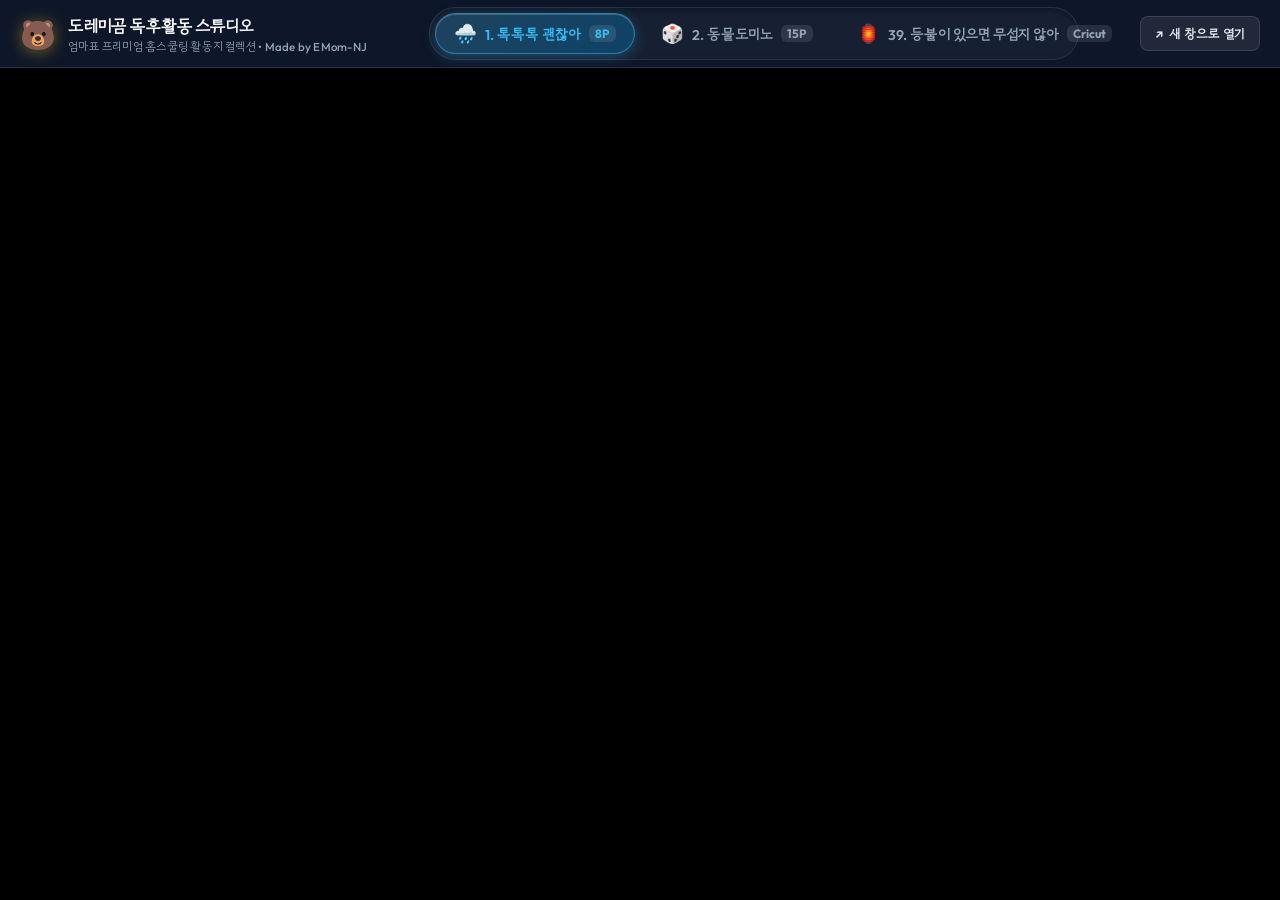
==== index.html @ 2993035e "Add files via upload" ====
<!DOCTYPE html>
<html lang="ko">
<head>
  <meta charset="UTF-8">
  <meta name="viewport" content="width=device-width, initial-scale=1.0">
  <title>도레미곰 독후활동 스튜디오 | DoReMi Gom Activity Portal</title>
  <meta name="description" content="도레미곰 그림책 독후활동 컬렉션: 1. 톡톡톡 괜찮아(우산 오려붙이기), 2. 동물도미노(3D 입체 블록 접기), 39. 등불이 있으면 무섭지 않아(크리컷 페이퍼 랜턴)">
  
  <!-- Google Fonts -->
  <link rel="preconnect" href="https://fonts.googleapis.com">
  <link rel="preconnect" href="https://fonts.gstatic.com" crossorigin>
  <link href="https://fonts.googleapis.com/css2?family=Gowun+Dodum&family=Outfit:wght@400;500;600;700;800&family=Nanum+Pen+Script&display=swap" rel="stylesheet">

  <style>
    :root {
      --bg-dark: #0f172a;
      --bg-nav: rgba(15, 23, 42, 0.92);
      --border-subtle: rgba(255, 255, 255, 0.1);
      --text-main: #f8fafc;
      --text-muted: #94a3b8;
      
      /* Theme accents */
      --tab1-color: #38bdf8;
      --tab1-glow: rgba(56, 189, 248, 0.25);
      --tab2-color: #fb923c;
      --tab2-glow: rgba(251, 146, 60, 0.25);
      --tab3-color: #facc15;
      --tab3-glow: rgba(250, 204, 21, 0.25);
      
      --header-h: 68px;
    }

    * {
      box-sizing: border-box;
      margin: 0;
      padding: 0;
    }

    body, html {
      width: 100%;
      height: 100%;
      overflow: hidden;
      font-family: 'Outfit', 'Gowun Dodum', sans-serif;
      background-color: var(--bg-dark);
      color: var(--text-main);
    }

    /* Master Top Bar */
    .master-header {
      height: var(--header-h);
      background: var(--bg-nav);
      backdrop-filter: blur(12px);
      -webkit-backdrop-filter: blur(12px);
      border-bottom: 1px solid var(--border-subtle);
      display: flex;
      align-items: center;
      justify-content: space-between;
      padding: 0 1.25rem;
      z-index: 1000;
      position: relative;
    }

    /* Logo & Branding */
    .brand-section {
      display: flex;
      align-items: center;
      gap: 12px;
      min-width: fit-content;
    }

    .brand-icon {
      font-size: 1.8rem;
      display: flex;
      align-items: center;
      justify-content: center;
      filter: drop-shadow(0 2px 8px rgba(250, 204, 21, 0.4));
      animation: floatSlow 3s ease-in-out infinite alternate;
    }

    @keyframes floatSlow {
      0% { transform: translateY(0); }
      100% { transform: translateY(-3px); }
    }

    .brand-title-group {
      display: flex;
      flex-direction: column;
    }

    .brand-title {
      font-size: 1.05rem;
      font-weight: 800;
      letter-spacing: -0.02em;
      background: linear-gradient(135deg, #ffffff 40%, #cbd5e1 100%);
      -webkit-background-clip: text;
      -webkit-text-fill-color: transparent;
      display: flex;
      align-items: center;
      gap: 6px;
    }

    .brand-subtitle {
      font-size: 0.72rem;
      color: var(--text-muted);
      font-weight: 500;
      letter-spacing: 0.02em;
    }

    /* 3 Main Navigation Tabs */
    .tabs-nav {
      display: flex;
      align-items: center;
      gap: 8px;
      background: rgba(30, 41, 59, 0.6);
      padding: 5px;
      border-radius: 9999px;
      border: 1px solid rgba(255, 255, 255, 0.08);
      box-shadow: inset 0 2px 6px rgba(0, 0, 0, 0.3);
      max-width: 650px;
    }

    .portal-tab-btn {
      display: flex;
      align-items: center;
      gap: 8px;
      padding: 8px 18px;
      border-radius: 9999px;
      border: none;
      background: transparent;
      color: #94a3b8;
      font-family: inherit;
      font-size: 0.88rem;
      font-weight: 600;
      cursor: pointer;
      transition: all 0.22s cubic-bezier(0.4, 0, 0.2, 1);
      position: relative;
      white-space: nowrap;
      text-decoration: none;
    }

    .portal-tab-btn:hover {
      color: #f1f5f9;
      background: rgba(255, 255, 255, 0.06);
    }

    .tab-icon {
      font-size: 1.15rem;
    }

    .tab-num {
      font-size: 0.75rem;
      padding: 1px 6px;
      border-radius: 6px;
      background: rgba(255, 255, 255, 0.1);
      font-weight: 700;
    }

    /* Active Tab States */
    .portal-tab-btn.active[data-target="toktok"] {
      background: linear-gradient(135deg, rgba(56, 189, 248, 0.22), rgba(2, 132, 199, 0.35));
      color: #38bdf8;
      box-shadow: 0 4px 14px var(--tab1-glow), inset 0 1px 0 rgba(255, 255, 255, 0.2);
      border: 1px solid rgba(56, 189, 248, 0.5);
    }

    .portal-tab-btn.active[data-target="domino"] {
      background: linear-gradient(135deg, rgba(251, 146, 60, 0.22), rgba(234, 88, 12, 0.35));
      color: #fb923c;
      box-shadow: 0 4px 14px var(--tab2-glow), inset 0 1px 0 rgba(255, 255, 255, 0.2);
      border: 1px solid rgba(251, 146, 60, 0.5);
    }

    .portal-tab-btn.active[data-target="lantern"] {
      background: linear-gradient(135deg, rgba(250, 204, 21, 0.22), rgba(202, 138, 4, 0.35));
      color: #facc15;
      box-shadow: 0 4px 14px var(--tab3-glow), inset 0 1px 0 rgba(255, 255, 255, 0.2);
      border: 1px solid rgba(250, 204, 21, 0.5);
    }

    /* Header Right Actions */
    .header-actions {
      display: flex;
      align-items: center;
      gap: 10px;
    }

    .btn-popout {
      display: inline-flex;
      align-items: center;
      gap: 6px;
      padding: 7px 14px;
      border-radius: 8px;
      background: rgba(255, 255, 255, 0.08);
      border: 1px solid rgba(255, 255, 255, 0.12);
      color: #e2e8f0;
      font-size: 0.8rem;
      font-weight: 600;
      text-decoration: none;
      cursor: pointer;
      transition: all 0.2s ease;
    }

    .btn-popout:hover {
      background: rgba(255, 255, 255, 0.16);
      color: #fff;
      transform: translateY(-1px);
    }

    /* Fullscreen Viewport for Iframes */
    .app-viewport {
      width: 100%;
      height: calc(100vh - var(--header-h));
      position: relative;
      background: #000;
    }

    .tab-iframe {
      width: 100%;
      height: 100%;
      border: none;
      display: none;
      position: absolute;
      top: 0;
      left: 0;
      right: 0;
      bottom: 0;
    }

    .tab-iframe.active {
      display: block;
    }

    /* Mobile Responsive */
    @media (max-width: 900px) {
      .master-header {
        height: auto;
        padding: 10px 12px;
        flex-direction: column;
        gap: 8px;
      }
      :root {
        --header-h: 110px;
      }
      .tabs-nav {
        width: 100%;
        overflow-x: auto;
        justify-content: flex-start;
      }
      .brand-subtitle, .btn-popout span.label-text {
        display: none;
      }
    }
  </style>
</head>
<body>

  <!-- Master Top Navigation Bar -->
  <header class="master-header">
    
    <!-- Branding -->
    <div class="brand-section">
      <div class="brand-icon">🐻</div>
      <div class="brand-title-group">
        <h1 class="brand-title">도레미곰 독후활동 스튜디오</h1>
        <span class="brand-subtitle">엄마표 프리미엄 홈스쿨링 활동지 컬렉션 • Made by EMom-NJ</span>
      </div>
    </div>

    <!-- 3 Core Navigation Tabs -->
    <nav class="tabs-nav" role="tablist">
      <button class="portal-tab-btn active" data-target="toktok" id="tabBtnToktok" role="tab" aria-selected="true">
        <span class="tab-icon">🌧️</span>
        <span class="tab-name">1. 톡톡톡 괜찮아</span>
        <span class="tab-num">8P</span>
      </button>

      <button class="portal-tab-btn" data-target="domino" id="tabBtnDomino" role="tab" aria-selected="false">
        <span class="tab-icon">🎲</span>
        <span class="tab-name">2. 동물도미노</span>
        <span class="tab-num">15P</span>
      </button>

      <button class="portal-tab-btn" data-target="lantern" id="tabBtnLantern" role="tab" aria-selected="false">
        <span class="tab-icon">🏮</span>
        <span class="tab-name">39. 등불이 있으면 무섭지 않아</span>
        <span class="tab-num">Cricut</span>
      </button>
    </nav>

    <!-- Header Actions -->
    <div class="header-actions">
      <a id="popoutLink" href="1_toktok/index.html" target="_blank" rel="noopener" class="btn-popout" title="새 창에서 단독 전체화면으로 열기 (인쇄 및 작업용)">
        <span>↗️</span>
        <span class="label-text">새 창으로 열기</span>
      </a>
    </div>

  </header>

  <!-- Main Viewport containing the 3 Sub-Applications -->
  <main class="app-viewport">
    <!-- Tab 1: 톡톡톡 괜찮아 -->
    <iframe 
      id="frame-toktok" 
      src="1_toktok/index.html" 
      class="tab-iframe active" 
      title="1. 톡톡톡 괜찮아 독후활동"
      allow="autoplay; camera; microphone">
    </iframe>

    <!-- Tab 2: 동물도미노 -->
    <iframe 
      id="frame-domino" 
      src="2_domino/index.html" 
      class="tab-iframe" 
      title="2. 동물도미노 독후활동"
      allow="autoplay; camera; microphone">
    </iframe>

    <!-- Tab 3: 등불이 있으면 무섭지 않아 (3D Cricut Lantern) -->
    <iframe 
      id="frame-lantern" 
      src="39_lantern/index.html" 
      class="tab-iframe" 
      title="39. 등불이 있으면 무섭지 않아 독후활동"
      allow="autoplay; camera; microphone">
    </iframe>
  </main>

  <!-- Portal Logic -->
  <script>
    const tabButtons = document.querySelectorAll('.portal-tab-btn');
    const iframes = {
      toktok: document.getElementById('frame-toktok'),
      domino: document.getElementById('frame-domino'),
      lantern: document.getElementById('frame-lantern')
    };
    const popoutLink = document.getElementById('popoutLink');

    const urls = {
      toktok: '1_toktok/index.html',
      domino: '2_domino/index.html',
      lantern: '39_lantern/index.html'
    };

    function switchTab(targetId) {
      if (!iframes[targetId]) return;

      // Update Tab Button styles
      tabButtons.forEach(btn => {
        const isMatch = btn.getAttribute('data-target') === targetId;
        btn.classList.toggle('active', isMatch);
        btn.setAttribute('aria-selected', isMatch ? 'true' : 'false');
      });

      // Update Iframe visibility (preserves DOM state & active games!)
      Object.keys(iframes).forEach(key => {
        iframes[key].classList.toggle('active', key === targetId);
      });

      // Update Popout Link
      popoutLink.href = urls[targetId];

      // Update Hash
      if (window.location.hash !== `#${targetId}`) {
        history.replaceState(null, '', `#${targetId}`);
      }
    }

    // Attach Click Events
    tabButtons.forEach(btn => {
      btn.addEventListener('click', () => {
        const target = btn.getAttribute('data-target');
        switchTab(target);
      });
    });

    // Handle initial URL hash on load (e.g. #domino or #lantern)
    function initFromHash() {
      const hash = window.location.hash.replace('#', '').toLowerCase();
      if (hash && iframes[hash]) {
        switchTab(hash);
      } else {
        switchTab('toktok');
      }
    }

    window.addEventListener('DOMContentLoaded', initFromHash);
    window.addEventListener('hashchange', initFromHash);
  </script>

</body>
</html>
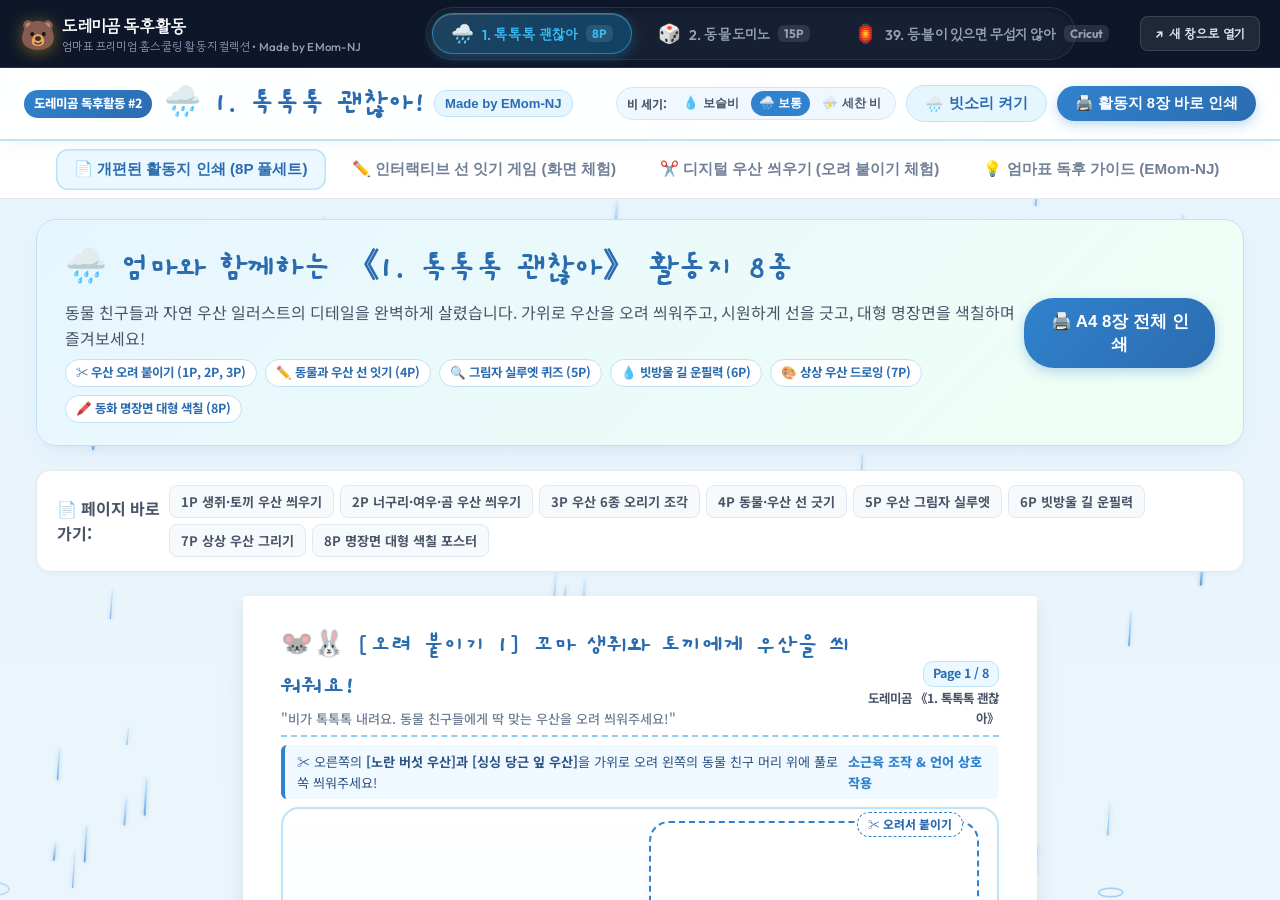
==== commit eac5cf7b: "Add files via upload" ====
--- a/index.html
+++ b/index.html
@@ -230,23 +230,74 @@
       display: block;
     }
 
-    /* Mobile Responsive */
-    @media (max-width: 900px) {
+    .tab-name-short {
+      display: none;
+    }
+
+    /* Mobile Responsive - All 3 tabs visible without scrolling! */
+    @media (max-width: 768px) {
+      :root {
+        --header-h: 78px;
+      }
       .master-header {
-        height: auto;
-        padding: 10px 12px;
+        height: var(--header-h);
+        padding: 6px 8px;
         flex-direction: column;
-        gap: 8px;
-      }
-      :root {
-        --header-h: 110px;
+        justify-content: center;
+        gap: 5px;
+      }
+      .brand-section {
+        width: 100%;
+        justify-content: space-between;
+      }
+      .brand-icon {
+        font-size: 1.1rem;
+      }
+      .brand-title {
+        font-size: 0.82rem;
+      }
+      .brand-subtitle {
+        display: none;
+      }
+      .header-actions {
+        position: absolute;
+        top: 6px;
+        right: 8px;
+      }
+      .btn-popout {
+        padding: 4px 8px;
+        font-size: 0.72rem;
+      }
+      .btn-popout span.label-text {
+        display: none;
       }
       .tabs-nav {
         width: 100%;
-        overflow-x: auto;
-        justify-content: flex-start;
-      }
-      .brand-subtitle, .btn-popout span.label-text {
+        max-width: 100%;
+        display: grid;
+        grid-template-columns: 1fr 1fr 1fr;
+        gap: 4px;
+        padding: 3px;
+        overflow-x: hidden;
+      }
+      .portal-tab-btn {
+        padding: 6px 2px;
+        font-size: 0.76rem;
+        justify-content: center;
+        gap: 4px;
+      }
+      .tab-icon {
+        font-size: 0.95rem;
+      }
+      .tab-name-full {
+        display: none;
+      }
+      .tab-name-short {
+        display: inline;
+        white-space: nowrap;
+        font-weight: 700;
+      }
+      .tab-num {
         display: none;
       }
     }
@@ -259,30 +310,35 @@
     
     <!-- Branding -->
     <div class="brand-section">
-      <div class="brand-icon">🐻</div>
-      <div class="brand-title-group">
-        <h1 class="brand-title">도레미곰 독후활동 스튜디오</h1>
-        <span class="brand-subtitle">엄마표 프리미엄 홈스쿨링 활동지 컬렉션 • Made by EMom-NJ</span>
+      <div style="display: flex; align-items: center; gap: 6px;">
+        <div class="brand-icon">🐻</div>
+        <div class="brand-title-group">
+          <h1 class="brand-title">도레미곰 독후활동</h1>
+          <span class="brand-subtitle">엄마표 프리미엄 홈스쿨링 활동지 컬렉션 • Made by EMom-NJ</span>
+        </div>
       </div>
     </div>
 
-    <!-- 3 Core Navigation Tabs -->
+    <!-- 3 Core Navigation Tabs (100% visible at once on mobile) -->
     <nav class="tabs-nav" role="tablist">
       <button class="portal-tab-btn active" data-target="toktok" id="tabBtnToktok" role="tab" aria-selected="true">
         <span class="tab-icon">🌧️</span>
-        <span class="tab-name">1. 톡톡톡 괜찮아</span>
+        <span class="tab-name-full">1. 톡톡톡 괜찮아</span>
+        <span class="tab-name-short">1. 톡톡톡</span>
         <span class="tab-num">8P</span>
       </button>
 
       <button class="portal-tab-btn" data-target="domino" id="tabBtnDomino" role="tab" aria-selected="false">
         <span class="tab-icon">🎲</span>
-        <span class="tab-name">2. 동물도미노</span>
+        <span class="tab-name-full">2. 동물도미노</span>
+        <span class="tab-name-short">2. 도미노</span>
         <span class="tab-num">15P</span>
       </button>
 
       <button class="portal-tab-btn" data-target="lantern" id="tabBtnLantern" role="tab" aria-selected="false">
         <span class="tab-icon">🏮</span>
-        <span class="tab-name">39. 등불이 있으면 무섭지 않아</span>
+        <span class="tab-name-full">39. 등불이 있으면 무섭지 않아</span>
+        <span class="tab-name-short">39. 등불</span>
         <span class="tab-num">Cricut</span>
       </button>
     </nav>
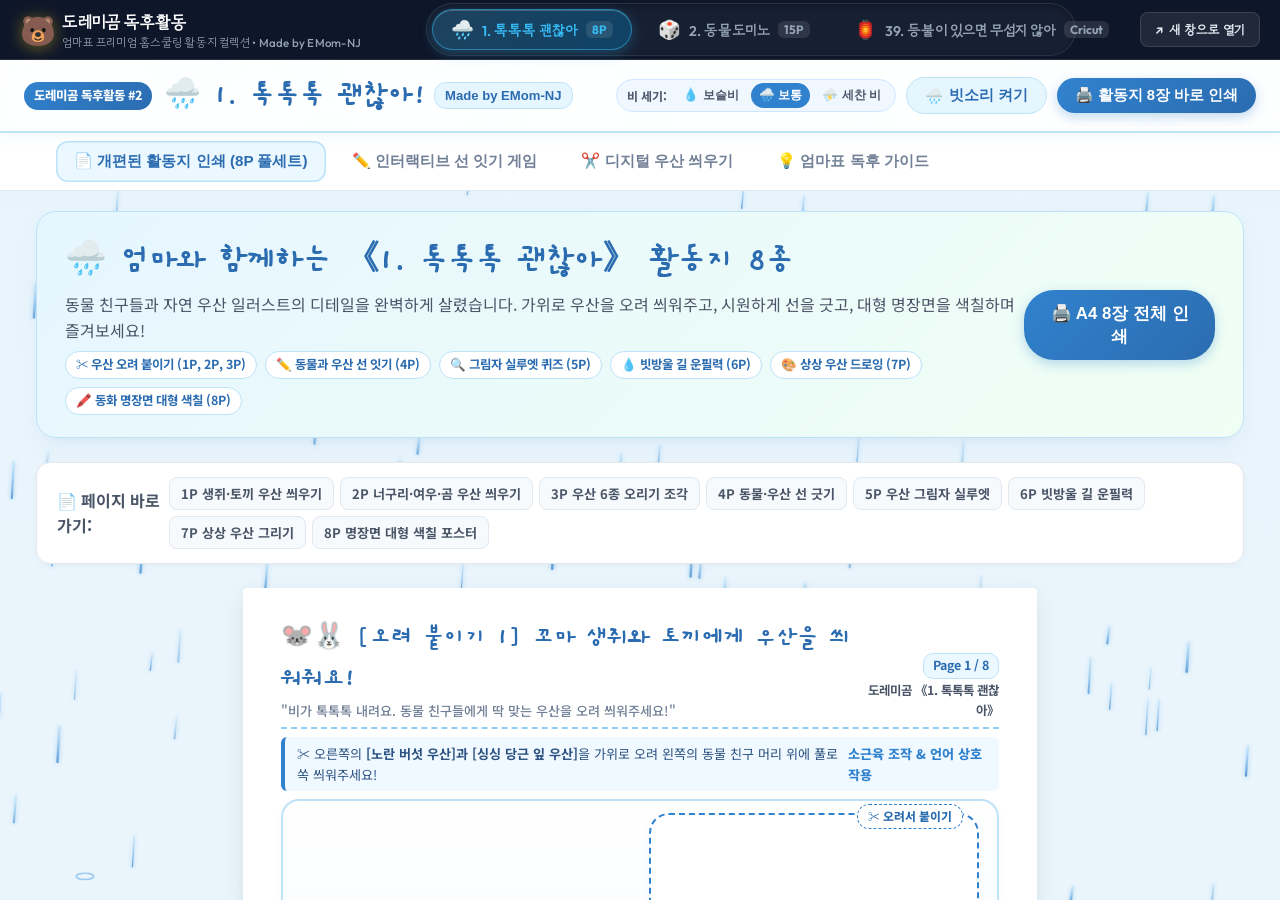
==== commit c1f113bc: "Add files via upload" ====
--- a/index.html
+++ b/index.html
@@ -39,15 +39,18 @@
     body, html {
       width: 100%;
       height: 100%;
+      height: 100dvh;
       overflow: hidden;
       font-family: 'Outfit', 'Gowun Dodum', sans-serif;
       background-color: var(--bg-dark);
       color: var(--text-main);
+      display: flex;
+      flex-direction: column;
     }
 
     /* Master Top Bar */
     .master-header {
-      height: var(--header-h);
+      flex: 0 0 auto;
       background: var(--bg-nav);
       backdrop-filter: blur(12px);
       -webkit-backdrop-filter: blur(12px);
@@ -56,6 +59,7 @@
       align-items: center;
       justify-content: space-between;
       padding: 0 1.25rem;
+      min-height: 60px;
       z-index: 1000;
       position: relative;
     }
@@ -208,43 +212,47 @@
 
     /* Fullscreen Viewport for Iframes */
     .app-viewport {
+      flex: 1 1 auto;
       width: 100%;
-      height: calc(100vh - var(--header-h));
+      height: 100%;
       position: relative;
       background: #000;
+      overflow: hidden;
     }
 
     .tab-iframe {
       width: 100%;
       height: 100%;
       border: none;
-      display: none;
       position: absolute;
       top: 0;
       left: 0;
       right: 0;
       bottom: 0;
+      visibility: hidden;
+      opacity: 0;
+      pointer-events: none;
+      transition: opacity 0.12s ease;
     }
 
     .tab-iframe.active {
-      display: block;
+      visibility: visible;
+      opacity: 1;
+      pointer-events: auto;
     }
 
     .tab-name-short {
       display: none;
     }
 
-    /* Mobile Responsive - All 3 tabs visible without scrolling! */
+    /* Mobile Responsive - All 3 tabs visible without scrolling or clipping! */
     @media (max-width: 768px) {
-      :root {
-        --header-h: 78px;
-      }
       .master-header {
-        height: var(--header-h);
-        padding: 6px 8px;
+        padding: 6px 8px 8px; /* generous bottom spacing prevents clipping */
         flex-direction: column;
         justify-content: center;
-        gap: 5px;
+        gap: 6px;
+        min-height: auto;
       }
       .brand-section {
         width: 100%;
@@ -265,7 +273,7 @@
         right: 8px;
       }
       .btn-popout {
-        padding: 4px 8px;
+        padding: 3px 7px;
         font-size: 0.72rem;
       }
       .btn-popout span.label-text {
@@ -278,13 +286,15 @@
         grid-template-columns: 1fr 1fr 1fr;
         gap: 4px;
         padding: 3px;
-        overflow-x: hidden;
+        border-radius: 12px;
+        overflow: hidden;
       }
       .portal-tab-btn {
-        padding: 6px 2px;
-        font-size: 0.76rem;
+        padding: 7px 2px;
+        font-size: 0.78rem;
         justify-content: center;
         gap: 4px;
+        border-radius: 8px;
       }
       .tab-icon {
         font-size: 0.95rem;
@@ -421,6 +431,11 @@
       if (window.location.hash !== `#${targetId}`) {
         history.replaceState(null, '', `#${targetId}`);
       }
+
+      // Notify iframe when activated so animations (like 3D lantern) start immediately
+      try {
+        iframes[targetId]?.contentWindow?.postMessage({ action: 'tab-activated', tab: targetId }, '*');
+      } catch (e) {}
     }
 
     // Attach Click Events
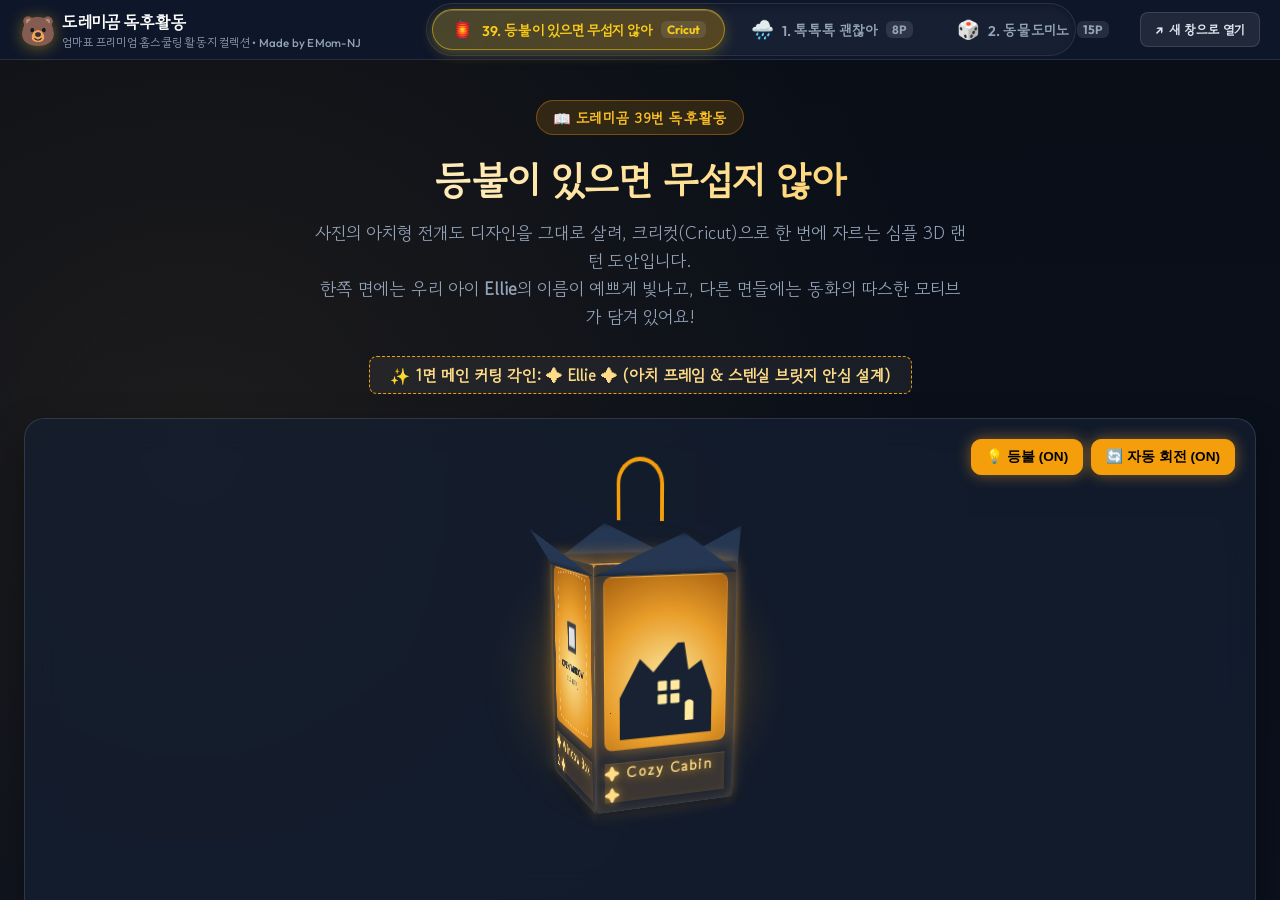
==== commit 8bdfb679: "Add files via upload" ====
--- a/index.html
+++ b/index.html
@@ -331,7 +331,14 @@
 
     <!-- 3 Core Navigation Tabs (100% visible at once on mobile) -->
     <nav class="tabs-nav" role="tablist">
-      <button class="portal-tab-btn active" data-target="toktok" id="tabBtnToktok" role="tab" aria-selected="true">
+      <button class="portal-tab-btn active" data-target="lantern" id="tabBtnLantern" role="tab" aria-selected="true">
+        <span class="tab-icon">🏮</span>
+        <span class="tab-name-full">39. 등불이 있으면 무섭지 않아</span>
+        <span class="tab-name-short">39. 등불</span>
+        <span class="tab-num">Cricut</span>
+      </button>
+
+      <button class="portal-tab-btn" data-target="toktok" id="tabBtnToktok" role="tab" aria-selected="false">
         <span class="tab-icon">🌧️</span>
         <span class="tab-name-full">1. 톡톡톡 괜찮아</span>
         <span class="tab-name-short">1. 톡톡톡</span>
@@ -344,18 +351,11 @@
         <span class="tab-name-short">2. 도미노</span>
         <span class="tab-num">15P</span>
       </button>
-
-      <button class="portal-tab-btn" data-target="lantern" id="tabBtnLantern" role="tab" aria-selected="false">
-        <span class="tab-icon">🏮</span>
-        <span class="tab-name-full">39. 등불이 있으면 무섭지 않아</span>
-        <span class="tab-name-short">39. 등불</span>
-        <span class="tab-num">Cricut</span>
-      </button>
     </nav>
 
     <!-- Header Actions -->
     <div class="header-actions">
-      <a id="popoutLink" href="1_toktok/index.html" target="_blank" rel="noopener" class="btn-popout" title="새 창에서 단독 전체화면으로 열기 (인쇄 및 작업용)">
+      <a id="popoutLink" href="39_lantern/index.html" target="_blank" rel="noopener" class="btn-popout" title="새 창에서 단독 전체화면으로 열기 (인쇄 및 작업용)">
         <span>↗️</span>
         <span class="label-text">새 창으로 열기</span>
       </a>
@@ -365,11 +365,20 @@
 
   <!-- Main Viewport containing the 3 Sub-Applications -->
   <main class="app-viewport">
+    <!-- Tab 39: 등불이 있으면 무섭지 않아 (3D Cricut Lantern) - Default First -->
+    <iframe 
+      id="frame-lantern" 
+      src="39_lantern/index.html" 
+      class="tab-iframe active" 
+      title="39. 등불이 있으면 무섭지 않아 독후활동"
+      allow="autoplay; camera; microphone">
+    </iframe>
+
     <!-- Tab 1: 톡톡톡 괜찮아 -->
     <iframe 
       id="frame-toktok" 
       src="1_toktok/index.html" 
-      class="tab-iframe active" 
+      class="tab-iframe" 
       title="1. 톡톡톡 괜찮아 독후활동"
       allow="autoplay; camera; microphone">
     </iframe>
@@ -382,31 +391,22 @@
       title="2. 동물도미노 독후활동"
       allow="autoplay; camera; microphone">
     </iframe>
-
-    <!-- Tab 3: 등불이 있으면 무섭지 않아 (3D Cricut Lantern) -->
-    <iframe 
-      id="frame-lantern" 
-      src="39_lantern/index.html" 
-      class="tab-iframe" 
-      title="39. 등불이 있으면 무섭지 않아 독후활동"
-      allow="autoplay; camera; microphone">
-    </iframe>
   </main>
 
   <!-- Portal Logic -->
   <script>
     const tabButtons = document.querySelectorAll('.portal-tab-btn');
     const iframes = {
+      lantern: document.getElementById('frame-lantern'),
       toktok: document.getElementById('frame-toktok'),
-      domino: document.getElementById('frame-domino'),
-      lantern: document.getElementById('frame-lantern')
+      domino: document.getElementById('frame-domino')
     };
     const popoutLink = document.getElementById('popoutLink');
 
     const urls = {
+      lantern: '39_lantern/index.html',
       toktok: '1_toktok/index.html',
-      domino: '2_domino/index.html',
-      lantern: '39_lantern/index.html'
+      domino: '2_domino/index.html'
     };
 
     function switchTab(targetId) {
@@ -446,13 +446,13 @@
       });
     });
 
-    // Handle initial URL hash on load (e.g. #domino or #lantern)
+    // Handle initial URL hash on load (e.g. #toktok or #domino, default to #lantern)
     function initFromHash() {
       const hash = window.location.hash.replace('#', '').toLowerCase();
       if (hash && iframes[hash]) {
         switchTab(hash);
       } else {
-        switchTab('toktok');
+        switchTab('lantern');
       }
     }
 
